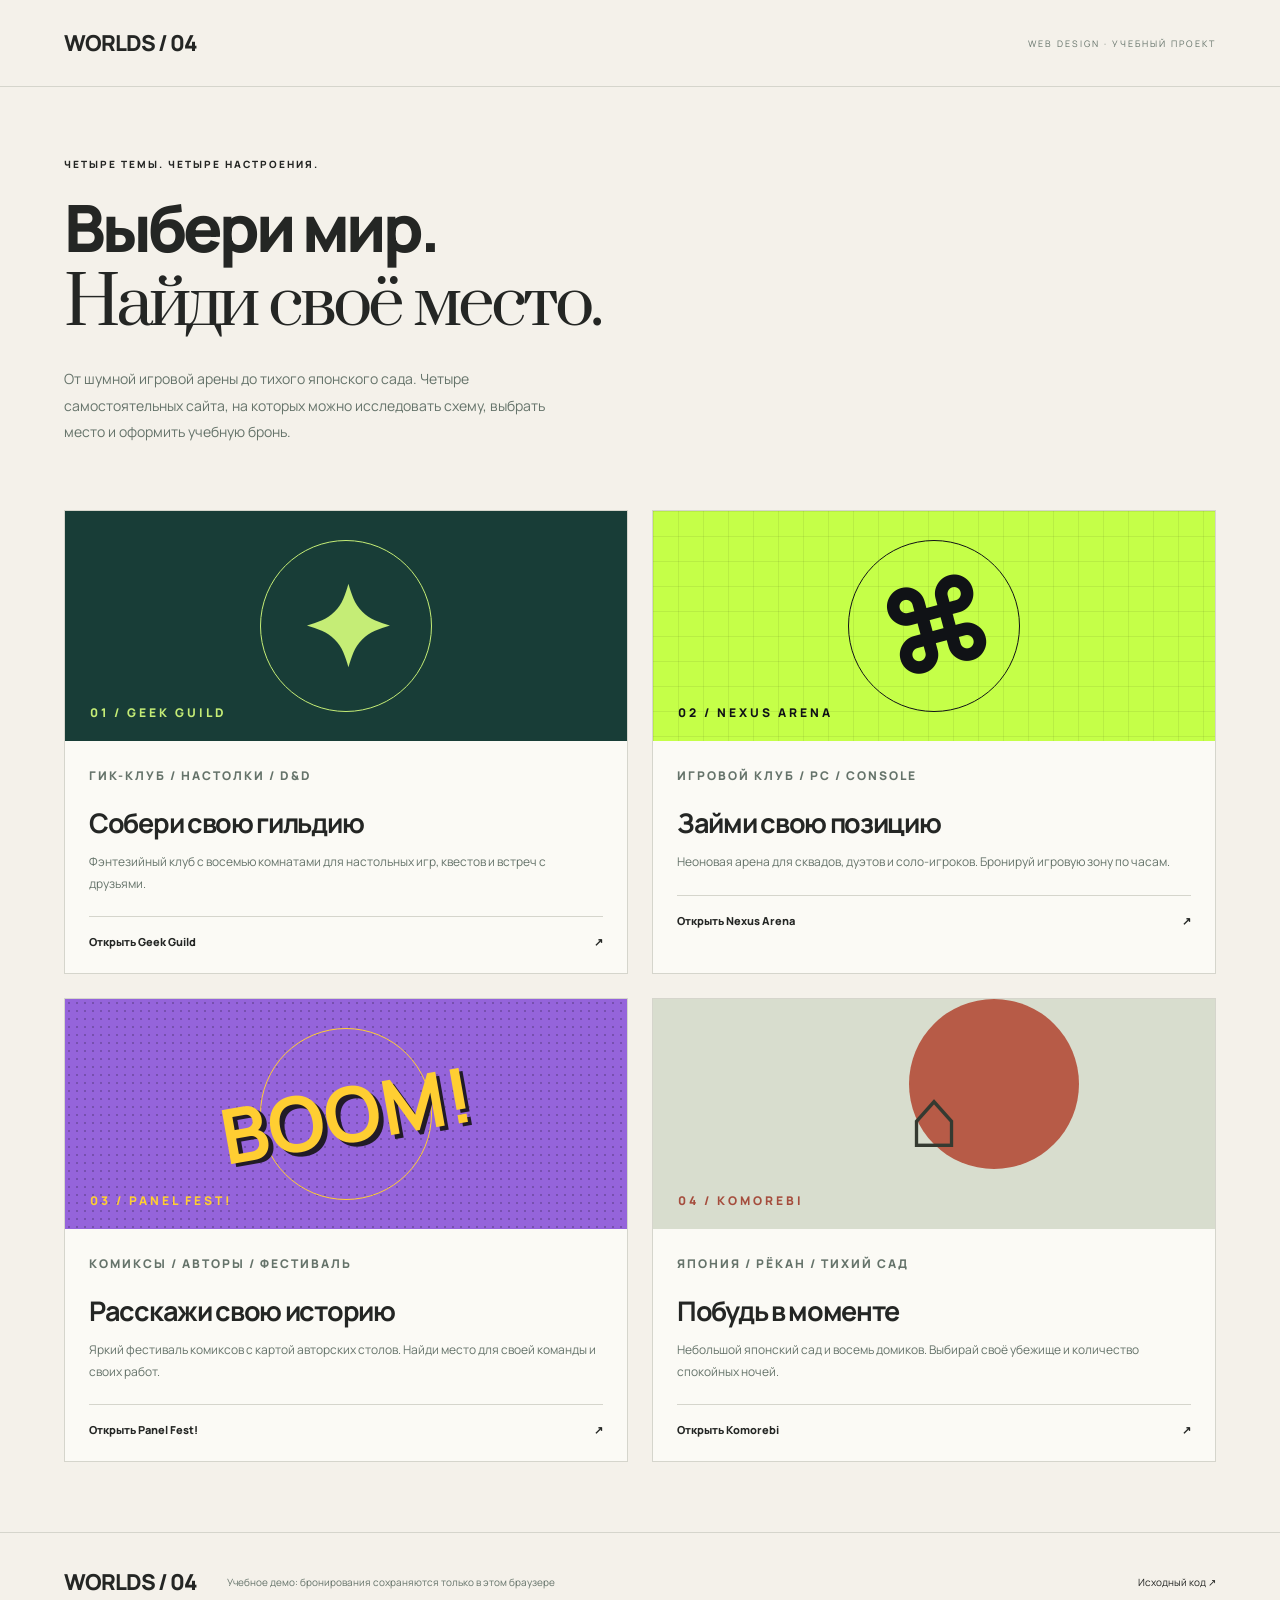
==== index.html @ d1cb014b "Build four themed interactive booking websites for task 4" ====
<!doctype html><html lang="ru"><head><meta charset="UTF-8"><meta name="viewport" content="width=device-width,initial-scale=1"><meta name="description" content="Четыре тематических сайта с интерактивной схемой и учебным бронированием"><title>Четыре мира — Задание 4</title><link rel="stylesheet" href="assets/style.css"><style>body{--bg:#f4f1ea;--ink:#242624;--line:#d5d5cc}.hub-hero{padding:70px 5% 40px}.hub-hero h1{max-width:850px}.hub-hero h1 em{font-family:Prata,Georgia,serif;font-weight:400}.hub-hero p:not(.eyebrow){color:var(--muted);line-height:1.9;max-width:520px}.world-grid{display:grid;grid-template-columns:1fr 1fr;gap:24px;padding:10px 5% 70px}.world{border:1px solid var(--line);display:block;background:#fbfaf5;transition:transform .2s}.world:hover{transform:translateY(-5px)}.world-art{height:230px;display:flex;align-items:center;justify-content:center;position:relative;overflow:hidden}.world-art:before{content:'';position:absolute;width:170px;height:170px;border:1px solid currentColor;border-radius:50%}.world-art strong{font-size:110px;position:relative}.world-art span{position:absolute;left:25px;bottom:20px;font-size:12px;font-weight:800;letter-spacing:3px}.g{background:#183d37;color:#c5ed76}.n{background:#c5ff48;color:#101216;background-image:linear-gradient(90deg,#0001 1px,transparent 1px),linear-gradient(#0001 1px,transparent 1px);background-size:25px 25px}.n strong{transform:rotate(-15deg)}.p{background:#9564db;color:#ffce32;background-image:radial-gradient(#0003 1px,transparent 1px);background-size:8px 8px}.p strong{font-size:76px;transform:rotate(-10deg);text-shadow:4px 4px #211b27}.k{background:#d8ddce;color:#a54d3d}.k:before{background:#b75b47;border:0;transform:translate(60px,-30px)}.k strong{font-size:85px;color:#353a31}.world-copy{padding:24px}.world-copy h2{font-size:27px}.world-copy p{font-size:12px;color:var(--muted);line-height:1.8}.world-copy .go{display:flex;justify-content:space-between;font-size:11px;font-weight:800;border-top:1px solid var(--line);padding-top:17px;margin-top:22px}.hub-label{font-size:9px;letter-spacing:2px;color:var(--muted)}@media(max-width:700px){.world-grid{grid-template-columns:1fr;gap:20px}.hub-hero{padding-top:45px}.hub-hero h1{font-size:42px;letter-spacing:-2px}.world-art{height:210px}.hub-hero .eyebrow{font-size:8px}}
</style></head><body><header><a class="logo" href="./">WORLDS / 04</a><span class="hub-label">WEB DESIGN · УЧЕБНЫЙ ПРОЕКТ</span></header><main><section class="hub-hero"><p class="eyebrow">ЧЕТЫРЕ ТЕМЫ. ЧЕТЫРЕ НАСТРОЕНИЯ.</p><h1>Выбери мир.<br><em>Найди своё место.</em></h1><p>От шумной игровой арены до тихого японского сада. Четыре самостоятельных сайта, на которых можно исследовать схему, выбрать место и оформить учебную бронь.</p></section><section class="world-grid" aria-label="Четыре тематических сайта"><a class="world" href="geek/"><div class="world-art g" aria-hidden="true"><strong>✦</strong><span>01 / GEEK GUILD</span></div><div class="world-copy"><p class="eyebrow">ГИК-КЛУБ / НАСТОЛКИ / D&D</p><h2>Собери свою гильдию</h2><p>Фэнтезийный клуб с восемью комнатами для настольных игр, квестов и встреч с друзьями.</p><div class="go">Открыть Geek Guild <span>↗</span></div></div></a><a class="world" href="gaming/"><div class="world-art n" aria-hidden="true"><strong>⌘</strong><span>02 / NEXUS ARENA</span></div><div class="world-copy"><p class="eyebrow">ИГРОВОЙ КЛУБ / PC / CONSOLE</p><h2>Займи свою позицию</h2><p>Неоновая арена для сквадов, дуэтов и соло-игроков. Бронируй игровую зону по часам.</p><div class="go">Открыть Nexus Arena <span>↗</span></div></div></a><a class="world" href="comics/"><div class="world-art p" aria-hidden="true"><strong>BOOM!</strong><span>03 / PANEL FEST!</span></div><div class="world-copy"><p class="eyebrow">КОМИКСЫ / АВТОРЫ / ФЕСТИВАЛЬ</p><h2>Расскажи свою историю</h2><p>Яркий фестиваль комиксов с картой авторских столов. Найди место для своей команды и своих работ.</p><div class="go">Открыть Panel Fest! <span>↗</span></div></div></a><a class="world" href="japan/"><div class="world-art k" aria-hidden="true"><strong>⌂</strong><span>04 / KOMOREBI</span></div><div class="world-copy"><p class="eyebrow">ЯПОНИЯ / РЁКАН / ТИХИЙ САД</p><h2>Побудь в моменте</h2><p>Небольшой японский сад и восемь домиков. Выбирай своё убежище и количество спокойных ночей.</p><div class="go">Открыть Komorebi <span>↗</span></div></div></a></section></main><footer><a class="logo" href="./">WORLDS / 04</a><p>Учебное демо: бронирования сохраняются только в этом браузере</p><a href="https://github.com/KuroKirishiki/web-design-task-4-worlds">Исходный код ↗</a></footer></body></html>
---- assets/style.css ----
@import url('https://fonts.googleapis.com/css2?family=DM+Sans:wght@400;500;600;700&family=Manrope:wght@400;500;600;700;800&family=Prata&display=swap');
*{box-sizing:border-box}html{scroll-behavior:smooth;scroll-padding-top:24px}body{--bg:#f2eee2;--ink:#183d37;--accent:#c5ed76;--card:#fbf9f1;--line:#c9cdbb;--muted:#65736a;--map:#dce3c6;margin:0;background:var(--bg);color:var(--ink);font-family:'Manrope',Arial,sans-serif;font-size:14px}button,input,select{font:inherit}a{color:inherit;text-decoration:none}button,a,input,select{touch-action:manipulation}button{cursor:pointer;color:inherit}button:disabled{cursor:not-allowed}button:focus-visible,a:focus-visible,input:focus-visible,select:focus-visible{outline:3px solid var(--ink);outline-offset:4px}header,main,footer{max-width:1440px;margin:auto}header{padding:28px 5%;display:flex;align-items:center;justify-content:space-between;border-bottom:1px solid var(--line)}.logo{font-size:22px;font-weight:800;letter-spacing:-1px}nav{display:flex;gap:30px;align-items:center;font-size:12px;font-weight:700}#count{border:1px solid var(--line);padding:2px 7px;border-radius:50%;margin-left:4px}.hero{padding:64px 5% 58px;display:grid;grid-template-columns:1.15fr 1fr;gap:6%;align-items:center}.eyebrow{font-size:10px;font-weight:800;letter-spacing:2px;margin:0 0 20px}h1{font-size:clamp(40px,5.1vw,74px);font-weight:800;letter-spacing:-4px;line-height:1.12;margin:0 0 25px}h1 em{font-style:normal;color:var(--ink)}.intro{font-size:15px;line-height:1.9;max-width:480px;color:var(--muted);margin:0 0 28px}.primary{display:flex;justify-content:space-between;align-items:center;gap:32px;background:var(--ink);color:var(--bg);border:0;padding:18px 22px;font-weight:800;font-size:12px;min-height:52px;width:fit-content}.primary span{font-size:20px}.hero-art{height:340px;position:relative;overflow:hidden;background:var(--ink);border-radius:170px 170px 18px 18px;color:var(--accent);display:flex;align-items:center;justify-content:center}.art-core{font-size:190px;line-height:1;z-index:1;text-shadow:16px 10px 0 #ffffff10}.orbit{position:absolute;width:260px;height:260px;border:1px solid #ffffff55;border-radius:50%;transform:rotate(-20deg) scaleY(.55)}.orbit:before,.orbit:after{content:'';position:absolute;inset:25px;border:1px solid #ffffff40;border-radius:50%;transform:rotate(60deg) scaleY(1.5)}.orbit:after{transform:rotate(-60deg) scaleY(1.5)}.art-word{position:absolute;bottom:28px;left:25px;font-size:50px;font-weight:800;letter-spacing:-3px;opacity:.8}.art-label{position:absolute;top:38px;font-size:8px;letter-spacing:3px}.art-index{position:absolute;bottom:25px;right:24px;font-size:10px}.ribbon{background:var(--accent);padding:20px 5%;display:flex;justify-content:space-between;font-size:10px;font-weight:800;text-transform:uppercase;letter-spacing:1px}.ribbon span:before{content:'✦';margin-right:16px}.explore,.bookings,.how{padding:60px 5% 10px}.section-head{display:flex;justify-content:space-between;align-items:center;margin-bottom:28px}.section-head .eyebrow{margin-bottom:12px}h2{font-size:34px;letter-spacing:-1.3px;line-height:1.2;margin:0 0 12px}.section-head p:not(.eyebrow){color:var(--muted);margin:0;line-height:1.7}.section-num{font-size:10px;letter-spacing:1px}.filters{display:flex;align-items:end;gap:18px;margin-bottom:24px;padding:20px 22px;border:1px solid var(--line);background:var(--card)}label{display:flex;flex-direction:column;gap:8px;font-size:10px;font-weight:800}input,select{background:var(--bg);color:var(--ink);border:1px solid var(--line);border-radius:0;height:42px;padding:8px 12px;min-width:0}select{min-width:190px}.text-button{background:none;border:0;padding:12px 4px;font-size:11px;text-decoration:underline;text-underline-offset:5px}.filters #results{margin-left:auto;font-size:10px;padding-bottom:14px}.workspace{display:grid;grid-template-columns:minmax(0,1fr) 320px;gap:24px;align-items:start}.map{position:relative;height:390px;background:var(--map);overflow:hidden;border:1px solid var(--line)}.landscape{position:absolute;inset:0}.map-water{position:absolute;left:42%;top:39%;height:23%;width:23%;background:#96bbb2;border-radius:48% 44% 60% 34%;transform:rotate(-15deg)}.map-path{position:absolute;left:-10%;top:43%;width:120%;height:38px;background:#efeed9;transform:rotate(5deg);border:1px dashed #b4bca4}.landmark{position:absolute;left:44%;top:50%;font-size:8px;letter-spacing:2px;z-index:1}.tree{font-style:normal;color:#80986b;font-size:40px;position:absolute}.t1{left:5%;top:35%}.t2{left:76%;top:8%}.t3{left:48%;top:78%}.map-caption{position:absolute;bottom:14px;left:18px;font-size:8px;letter-spacing:2px}.marker{position:absolute;left:var(--x);top:var(--y);transform:translate(-50%,-50%);background:transparent;border:0;width:78px;min-height:80px;display:flex;flex-wrap:wrap;align-items:center;justify-content:center;gap:1px}.building{width:45px;height:40px;display:grid;place-items:center;background:var(--card);border:1px solid var(--ink);box-shadow:4px 5px 0 #183d3720;font-size:25px;border-radius:8px 8px 1px 1px}.marker b{font-size:10px;margin-left:5px}.marker small{display:block;width:100%;font-size:8px;background:var(--card);padding:4px 1px}.marker.selected .building{background:var(--accent);outline:3px solid var(--ink);outline-offset:3px}.marker.busy .building{background:#bcc5b2;color:#4c5b50;background-image:repeating-linear-gradient(45deg,transparent,transparent 5px,#0000000c 5px,#0000000c 6px)}.marker.busy{opacity:.8}.legend{display:flex;gap:24px;font-size:10px;padding:14px 0 22px;color:var(--muted)}.objects{display:grid;grid-template-columns:1fr 1fr;gap:12px}.object{width:100%;display:flex;text-align:left;background:var(--card);border:1px solid var(--line);padding:16px 12px;gap:10px;align-items:start;min-height:108px}.object-id{font-size:10px;opacity:.5;padding-top:2px}.object-info{flex:1;min-width:0}.object b{font-size:11px;display:block;line-height:1.5}.object small{display:block;font-size:9px;line-height:1.7;color:var(--muted);margin-top:4px}.object .availability{font-size:8px}.object-price{font-size:11px;font-weight:800;white-space:nowrap;padding-top:1px}.object-price small{font-weight:400}.object.selected{border:2px solid var(--ink);background:var(--accent);padding:15px 11px}.object:disabled{opacity:.65;background:transparent}.booking-card{background:var(--card);border:1px solid var(--line);padding:26px;position:sticky;top:20px}.booking-card .eyebrow{padding-bottom:16px;border-bottom:1px solid var(--line)}h3{font-size:22px;letter-spacing:-.7px;line-height:1.3;margin:14px 0 12px}#detail p{color:var(--muted);line-height:1.8;font-size:11px}.placeholder-icon{font-size:58px;margin-top:24px}.detail-number{font-size:22px}.detail-tags{display:flex;gap:8px;flex-wrap:wrap;margin:20px 0}.detail-tags span{border:1px solid var(--line);font-size:9px;padding:6px}#detail .rate{font-size:23px;font-weight:800;color:var(--ink)}.rate small{font-size:10px;font-weight:400}.fields{display:grid;grid-template-columns:1fr 1fr;gap:12px;margin-top:22px}.total{display:flex;justify-content:space-between;padding:22px 0 12px;border-top:1px solid var(--line);margin-top:24px}.total span{font-size:12px}.total strong{font-size:25px}.confirm{width:100%;margin-top:15px;text-align:left;gap:5px;line-height:1.6}.fine{color:var(--muted);font-size:9px;line-height:1.8;margin:16px 0 0}.error{color:#c13b3b;font-size:10px;line-height:1.6;min-height:0}.error:empty{display:none}.status{font-size:12px;line-height:1.8;min-height:22px}.bookings{padding-top:30px}.booking{display:flex;align-items:center;gap:25px;background:var(--card);border:1px solid var(--line);padding:22px;margin-bottom:12px}.booking h3{font-size:19px}.booking p{font-size:11px;color:var(--muted)}.booking strong{margin-left:auto;white-space:nowrap}.booking .eyebrow{font-size:8px}.empty-bookings{border:1px solid var(--line);padding:25px;display:flex;gap:25px;align-items:center}.empty-bookings>span{font-size:36px}.empty-bookings h3{font-size:17px;margin:0 0 8px}.empty-bookings p{color:var(--muted);font-size:11px;margin:0}.empty-bookings a{margin-left:auto;font-size:11px}.how{padding-bottom:65px;padding-top:55px}.how>div{display:grid;grid-template-columns:repeat(3,1fr);gap:40px}.how p{font-size:11px;color:var(--muted);line-height:1.8}.how b{display:block;font-size:15px;color:var(--ink);margin-bottom:10px}footer{border-top:1px solid var(--line);padding:30px 5%;display:flex;align-items:center;gap:30px}footer p{font-size:10px;color:var(--muted);line-height:1.8;max-width:380px}footer>a:last-child{margin-left:auto;font-size:10px}.skip{position:fixed;left:10px;top:-100px;background:var(--accent);padding:15px;z-index:10}.skip:focus{top:10px}#empty{padding:25px;border:1px solid var(--line);line-height:1.8;margin-bottom:15px}
/* GEEK: botanical fantasy club */
.geek h1 em{font-family:'Prata',Georgia,serif;font-weight:400;letter-spacing:-3px}.geek .hero-art:after{content:'✧';position:absolute;font-size:90px;top:32px;right:45px;transform:rotate(20deg)}
/* GAMING: tactical neon arena */
.gaming{--bg:#101216;--ink:#f0f1ee;--card:#1a1d23;--accent:#c5ff48;--line:#343842;--muted:#9ba2b0;--map:#20252d}.gaming h1{text-transform:uppercase;font-style:italic;letter-spacing:-3px}.gaming h1 em{color:var(--accent)}.gaming .hero-art{border-radius:0;background:var(--accent);color:#101216;clip-path:polygon(10% 0,100% 0,100% 85%,90% 100%,0 100%,0 15%);background-image:linear-gradient(90deg,#11111115 1px,transparent 1px),linear-gradient(#11111115 1px,transparent 1px);background-size:28px 28px}.gaming .art-core{transform:rotate(-12deg);font-size:220px}.gaming .art-word{font-size:64px;opacity:1}.gaming .orbit{border-color:#101216}.gaming .ribbon{color:#101216}.gaming .primary{background:var(--accent);color:#101216}.gaming .map{background-image:linear-gradient(90deg,#ffffff08 1px,transparent 1px),linear-gradient(#ffffff08 1px,transparent 1px);background-size:30px 30px}.gaming .map-path{background:#101216;border-color:#556171;height:45px;transform:rotate(0)}.gaming .map-water{background:#15191e;border:2px solid #c5ff4844;border-radius:0;transform:rotate(0);width:22%;top:34%;height:33%}.gaming .tree{color:#c5ff4844}.gaming .building{border-radius:0;background:#303b44;border:1px solid #7a8a99;box-shadow:4px 4px 0 #0008;color:var(--accent);font-size:21px}.gaming .marker.selected .building{color:#101216}.gaming .marker.busy .building{background:#38323a;color:#b299a2}.gaming .object.selected{color:#101216;border-color:var(--accent)}.gaming .object.selected small{color:#29351d}.gaming .marker small{color:#f0f1ee}.gaming .section-num{color:var(--accent)}
/* COMICS: thick ink, paper and halftone */
.comics{--bg:#fff8e6;--ink:#211b27;--card:#fffdf7;--accent:#ffce32;--line:#211b27;--muted:#69606c;--map:#f9cbd6}.comics header{border-bottom:3px solid var(--ink)}.comics .logo{font-size:27px;font-style:italic}.comics h1{font-weight:800;letter-spacing:-3px}.comics h1 em{background:var(--accent);padding:0 7px;box-decoration-break:clone;line-height:1.4}.comics .hero-art{border-radius:0;background:#9564db;border:3px solid var(--ink);box-shadow:9px 9px 0 var(--ink);color:#ffce32;transform:rotate(2deg);background-image:radial-gradient(#211b2733 1.5px,transparent 1.5px);background-size:10px 10px}.comics .art-core{font-size:280px;transform:rotate(-12deg);text-shadow:5px 5px 0 var(--ink)}.comics .art-word{font-style:italic;font-size:64px;bottom:100px;left:45px;color:var(--ink);transform:rotate(-10deg);opacity:1;z-index:2;text-shadow:2px 2px #fff}.comics .art-label,.comics .art-index{color:white}.comics .ribbon{border-top:3px solid var(--ink);border-bottom:3px solid var(--ink)}.comics .primary{box-shadow:4px 4px 0 #9564db}.comics .map{border:2px solid var(--ink);background-image:radial-gradient(#211b2712 1px,transparent 1px);background-size:7px 7px}.comics .map-path{background:#fff6d9;border:2px solid var(--ink);height:55px;transform:rotate(-4deg)}.comics .map-water{border-radius:0;background:var(--accent);border:2px solid var(--ink);transform:rotate(-4deg)}.comics .tree{color:#9564db}.comics .building{border-radius:0;background:var(--accent);border:2px solid var(--ink);box-shadow:3px 3px var(--ink)}.comics .marker.selected .building{background:#9564db;color:#fff}.comics .booking-card,.comics .object{border-width:2px}.comics .object.selected{background:var(--accent);box-shadow:3px 3px var(--ink)}.comics .booking-card{box-shadow:6px 6px 0 var(--ink)}
/* JAPAN: quiet editorial ryokan */
.japan{--bg:#f6f2ea;--ink:#353a31;--card:#fdfbf6;--accent:#e6cab3;--line:#d5d5c7;--muted:#828477;--map:#e3e7d6}.japan h1{font-family:'Prata',Georgia,serif;font-weight:400;letter-spacing:-2px;font-size:clamp(42px,4.7vw,67px);line-height:1.2}.japan h1 em{color:#a54d3d}.japan .hero{padding-top:60px;padding-bottom:65px}.japan .hero-art{border-radius:50% 50% 2px 2px;background:#d8ddce;color:#a54d3d;background-image:repeating-linear-gradient(90deg,transparent,transparent 39px,#353a3112 40px)}.japan .art-core{font-size:150px;position:relative;z-index:1;color:#353a31;background:#efeadc;border:14px solid #a3aa97;width:160px;height:160px;line-height:130px;text-align:center;transform:rotate(-5deg);box-shadow:15px 15px #353a3115}.japan .orbit{width:180px;height:180px;background:#be5944;border:0;transform:none;top:25px;right:38px}.japan .orbit:before,.japan .orbit:after{display:none}.japan .art-word{font-family:serif;font-size:36px;letter-spacing:8px;bottom:22px;left:30px;color:#353a31}.japan .art-label{color:#353a31;top:auto;bottom:78px;font-size:7px;letter-spacing:2px}.japan .primary{background:#a54d3d;color:#fff9ec}.japan .section-head h2,.japan .bookings h2{font-family:'Prata',Georgia,serif;font-size:31px;font-weight:400}.japan .map-water{left:42%;top:32%;height:45%;width:22%;background:#b3c9be;transform:rotate(15deg)}.japan .map-path{background:#eee9db;transform:rotate(-12deg);border-color:#c2c2ab;height:28px}.japan .tree{color:#ae6451;font-size:55px}.japan .building{border-radius:0;background:#f5eddf;border:2px solid #818774;box-shadow:4px 5px 0 #81877444;color:#a54d3d}.japan .marker.selected .building{outline-color:#a54d3d;background:#efd4bf}.japan .ribbon{background:transparent;border-top:1px solid var(--line);border-bottom:1px solid var(--line);font-size:9px}.japan .hero-art .art-index{color:#353a31}.japan .object.selected{border-color:#a54d3d;background:#f0e4d6}
@media(min-width:1500px){body{border-left:1px solid var(--line);border-right:1px solid var(--line);max-width:1440px;margin:auto}}@media(max-width:1000px){h1{letter-spacing:-2px}.hero{gap:4%;padding-top:45px}.hero-art{height:300px}.workspace{grid-template-columns:minmax(0,1fr) 280px;gap:18px}.booking-card{padding:20px}.objects{grid-template-columns:1fr}.map{height:360px}.filters{flex-wrap:wrap}.filters #results{margin-left:0}.section-head{gap:20px}.ribbon{gap:12px;flex-wrap:wrap}.ribbon span:last-child{display:none}.art-word{font-size:40px}.comics .art-word{font-size:49px;left:30px}}
@media(max-width:700px){header{padding:22px 5%;flex-wrap:wrap;gap:18px}.logo{font-size:20px}nav{width:100%;justify-content:space-between;gap:10px;font-size:10px}.hero{grid-template-columns:1fr;padding-top:36px;gap:30px}.hero h1{font-size:46px;letter-spacing:-2px}.hero-art{height:270px;max-width:440px;width:100%;margin:auto}.hero .intro{font-size:13px}.hero .eyebrow{font-size:8px;letter-spacing:1px}.hero .primary{width:100%}.ribbon{padding:17px 5%;font-size:8px;gap:14px}.ribbon span:before{margin-right:5px}.explore,.bookings,.how{padding-left:5%;padding-right:5%;padding-top:38px}.section-num{display:none}h2,.japan .section-head h2{font-size:27px}.section-head p:not(.eyebrow){font-size:12px}.filters{padding:15px;gap:15px}.filters label{width:calc(50% - 8px)}select{min-width:0;width:100%;font-size:10px}.filters input{width:100%}.filters #results{margin-left:auto;padding:12px 0}.workspace{grid-template-columns:1fr;gap:24px}.map{height:350px}.marker{width:66px}.building{width:35px;height:33px;font-size:22px}.marker b{font-size:9px}.marker small{font-size:7px}.objects{grid-template-columns:1fr 1fr;gap:8px}.object{flex-wrap:wrap;padding:12px 9px;gap:6px;min-height:152px}.object b{font-size:10px}.object-id{font-size:8px}.object-info{width:calc(100% - 25px);flex:auto}.object-price{margin-left:18px}.object-price small{display:inline;margin-left:5px}.object.selected{padding:11px 8px}.booking-card{position:static;padding:24px}.legend{font-size:9px;justify-content:space-between;gap:8px}.booking{flex-wrap:wrap;padding:18px;gap:10px}.booking>div{width:100%}.booking strong{margin-left:0;margin-right:auto}.booking .eyebrow{font-size:7px;letter-spacing:1px}.empty-bookings{flex-wrap:wrap;padding:20px;gap:15px}.empty-bookings>span{display:none}.empty-bookings a{margin-left:0}.how>div{grid-template-columns:1fr;gap:0}.how{padding-bottom:35px}footer{flex-wrap:wrap;gap:10px}footer p{width:100%;order:3;margin-top:10px}footer .logo{font-size:17px}footer>a:last-child{font-size:9px}.section-head .text-button{max-width:110px;text-align:right}.japan .hero h1{font-size:44px}.map-caption{font-size:7px}.landmark{font-size:6px}}
@media(prefers-reduced-motion:reduce){html{scroll-behavior:auto}}
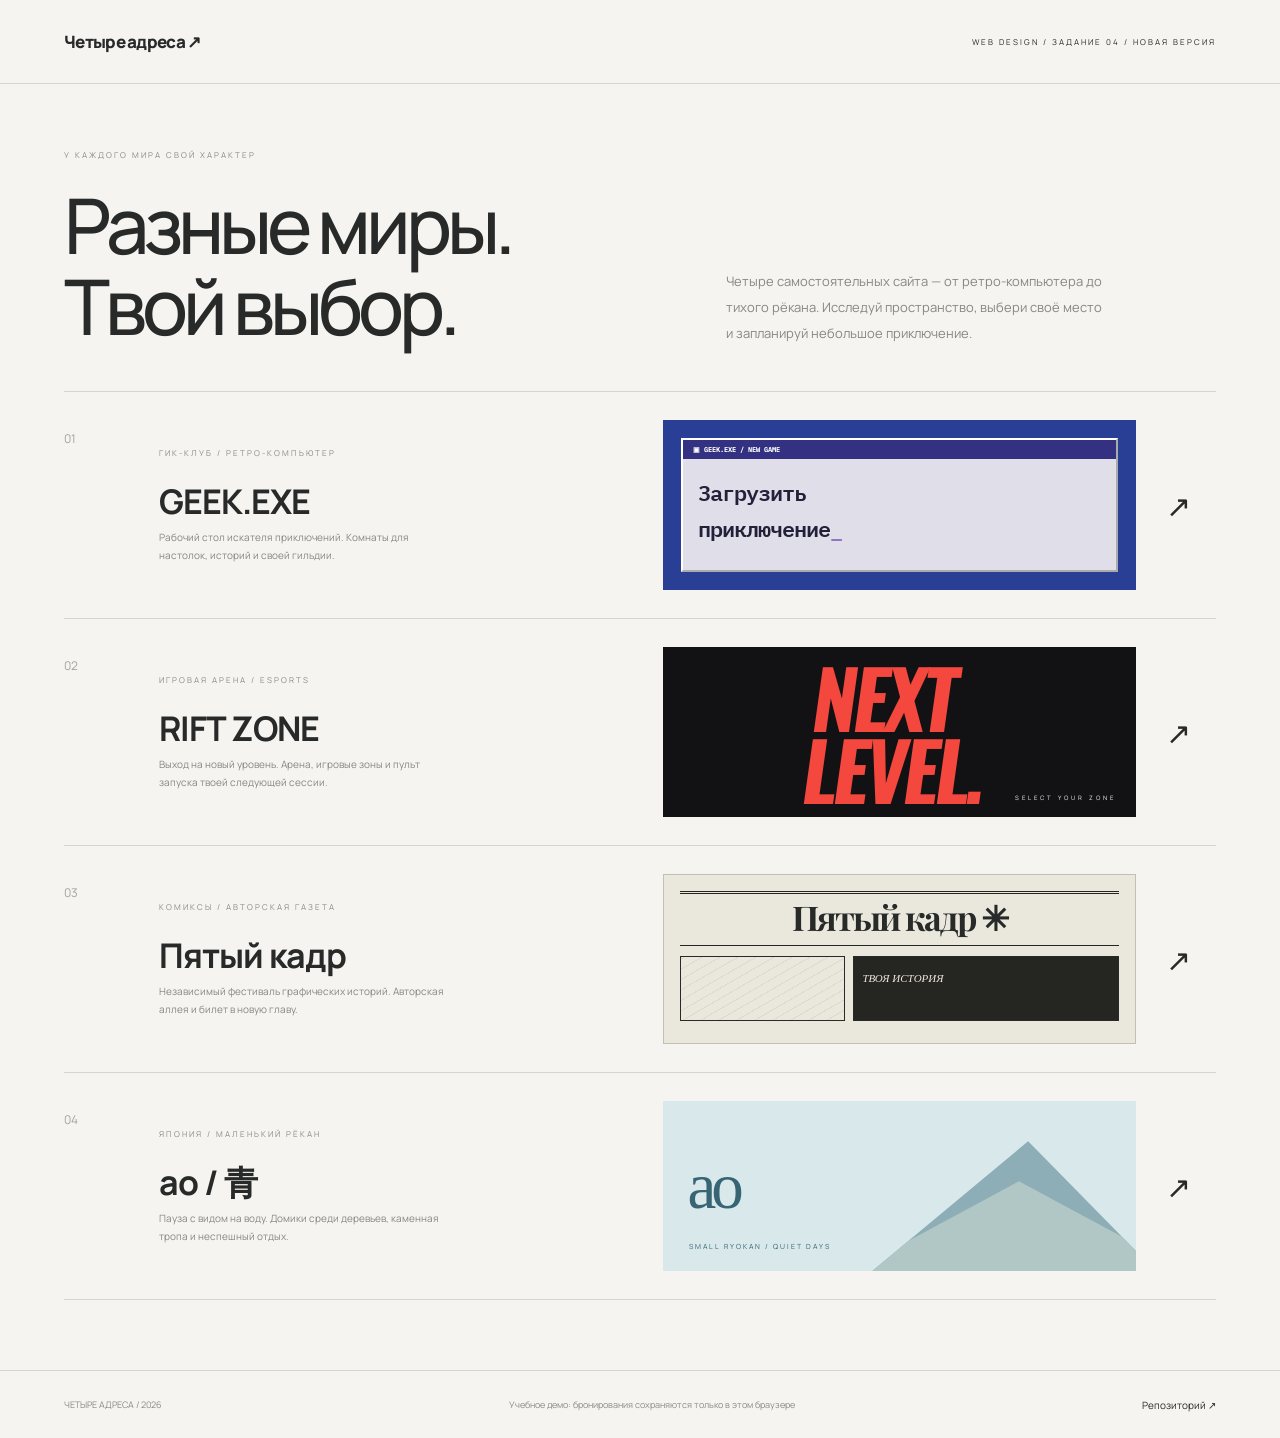
==== commit c35eb1a5: "Redesign all four websites with independent layouts: retro OS, esports, newspaper and ryokan" ====
--- a/index.html
+++ b/index.html
@@ -1,2 +1 @@
-<!doctype html><html lang="ru"><head><meta charset="UTF-8"><meta name="viewport" content="width=device-width,initial-scale=1"><meta name="description" content="Четыре тематических сайта с интерактивной схемой и учебным бронированием"><title>Четыре мира — Задание 4</title><link rel="stylesheet" href="assets/style.css"><style>body{--bg:#f4f1ea;--ink:#242624;--line:#d5d5cc}.hub-hero{padding:70px 5% 40px}.hub-hero h1{max-width:850px}.hub-hero h1 em{font-family:Prata,Georgia,serif;font-weight:400}.hub-hero p:not(.eyebrow){color:var(--muted);line-height:1.9;max-width:520px}.world-grid{display:grid;grid-template-columns:1fr 1fr;gap:24px;padding:10px 5% 70px}.world{border:1px solid var(--line);display:block;background:#fbfaf5;transition:transform .2s}.world:hover{transform:translateY(-5px)}.world-art{height:230px;display:flex;align-items:center;justify-content:center;position:relative;overflow:hidden}.world-art:before{content:'';position:absolute;width:170px;height:170px;border:1px solid currentColor;border-radius:50%}.world-art strong{font-size:110px;position:relative}.world-art span{position:absolute;left:25px;bottom:20px;font-size:12px;font-weight:800;letter-spacing:3px}.g{background:#183d37;color:#c5ed76}.n{background:#c5ff48;color:#101216;background-image:linear-gradient(90deg,#0001 1px,transparent 1px),linear-gradient(#0001 1px,transparent 1px);background-size:25px 25px}.n strong{transform:rotate(-15deg)}.p{background:#9564db;color:#ffce32;background-image:radial-gradient(#0003 1px,transparent 1px);background-size:8px 8px}.p strong{font-size:76px;transform:rotate(-10deg);text-shadow:4px 4px #211b27}.k{background:#d8ddce;color:#a54d3d}.k:before{background:#b75b47;border:0;transform:translate(60px,-30px)}.k strong{font-size:85px;color:#353a31}.world-copy{padding:24px}.world-copy h2{font-size:27px}.world-copy p{font-size:12px;color:var(--muted);line-height:1.8}.world-copy .go{display:flex;justify-content:space-between;font-size:11px;font-weight:800;border-top:1px solid var(--line);padding-top:17px;margin-top:22px}.hub-label{font-size:9px;letter-spacing:2px;color:var(--muted)}@media(max-width:700px){.world-grid{grid-template-columns:1fr;gap:20px}.hub-hero{padding-top:45px}.hub-hero h1{font-size:42px;letter-spacing:-2px}.world-art{height:210px}.hub-hero .eyebrow{font-size:8px}}
-</style></head><body><header><a class="logo" href="./">WORLDS / 04</a><span class="hub-label">WEB DESIGN · УЧЕБНЫЙ ПРОЕКТ</span></header><main><section class="hub-hero"><p class="eyebrow">ЧЕТЫРЕ ТЕМЫ. ЧЕТЫРЕ НАСТРОЕНИЯ.</p><h1>Выбери мир.<br><em>Найди своё место.</em></h1><p>От шумной игровой арены до тихого японского сада. Четыре самостоятельных сайта, на которых можно исследовать схему, выбрать место и оформить учебную бронь.</p></section><section class="world-grid" aria-label="Четыре тематических сайта"><a class="world" href="geek/"><div class="world-art g" aria-hidden="true"><strong>✦</strong><span>01 / GEEK GUILD</span></div><div class="world-copy"><p class="eyebrow">ГИК-КЛУБ / НАСТОЛКИ / D&D</p><h2>Собери свою гильдию</h2><p>Фэнтезийный клуб с восемью комнатами для настольных игр, квестов и встреч с друзьями.</p><div class="go">Открыть Geek Guild <span>↗</span></div></div></a><a class="world" href="gaming/"><div class="world-art n" aria-hidden="true"><strong>⌘</strong><span>02 / NEXUS ARENA</span></div><div class="world-copy"><p class="eyebrow">ИГРОВОЙ КЛУБ / PC / CONSOLE</p><h2>Займи свою позицию</h2><p>Неоновая арена для сквадов, дуэтов и соло-игроков. Бронируй игровую зону по часам.</p><div class="go">Открыть Nexus Arena <span>↗</span></div></div></a><a class="world" href="comics/"><div class="world-art p" aria-hidden="true"><strong>BOOM!</strong><span>03 / PANEL FEST!</span></div><div class="world-copy"><p class="eyebrow">КОМИКСЫ / АВТОРЫ / ФЕСТИВАЛЬ</p><h2>Расскажи свою историю</h2><p>Яркий фестиваль комиксов с картой авторских столов. Найди место для своей команды и своих работ.</p><div class="go">Открыть Panel Fest! <span>↗</span></div></div></a><a class="world" href="japan/"><div class="world-art k" aria-hidden="true"><strong>⌂</strong><span>04 / KOMOREBI</span></div><div class="world-copy"><p class="eyebrow">ЯПОНИЯ / РЁКАН / ТИХИЙ САД</p><h2>Побудь в моменте</h2><p>Небольшой японский сад и восемь домиков. Выбирай своё убежище и количество спокойных ночей.</p><div class="go">Открыть Komorebi <span>↗</span></div></div></a></section></main><footer><a class="logo" href="./">WORLDS / 04</a><p>Учебное демо: бронирования сохраняются только в этом браузере</p><a href="https://github.com/KuroKirishiki/web-design-task-4-worlds">Исходный код ↗</a></footer></body></html>
+<!doctype html><html lang="ru"><head><meta charset="UTF-8"><meta name="viewport" content="width=device-width,initial-scale=1"><meta name="description" content="Четыре совершенно разных сайта бронирования: ретро-компьютер, игровая арена, газета комиксов и японский рёкан"><title>Четыре адреса — новые миры</title><link rel="stylesheet" href="assets/base.css?v=2"><style>body{background:#f5f4f0;color:#282a2a;--line:#d6d6ce}header,main,footer{max-width:1400px;margin:auto}header{display:flex;justify-content:space-between;gap:20px;padding:30px 5%;border-bottom:1px solid #d6d6ce;font-size:10px;align-items:center}header a{font-weight:800;font-size:17px;letter-spacing:-.7px}header span{font-size:8px;letter-spacing:2px}.intro{padding:65px 5% 45px;display:grid;grid-template-columns:1.25fr 1fr;gap:50px;align-items:end}.intro h1{font-size:clamp(45px,6vw,86px);letter-spacing:-5px;line-height:1.05;font-weight:500;margin:0}.intro p{font-size:13px;line-height:2;color:#868881;margin:0;max-width:380px}.eyebrow{font-size:8px;letter-spacing:2px;color:#8a8c85;display:block;margin-bottom:25px}.addresses{padding:0 5% 70px}.address{display:grid;grid-template-columns:65px 1fr 1fr 50px;gap:30px;align-items:center;padding:28px 0;border-top:1px solid #d6d6ce}.address:last-child{border-bottom:1px solid #d6d6ce}.number{font-size:12px;color:#a2a59a;align-self:start;padding-top:10px}.site-name h2{font-size:34px;letter-spacing:-1px;margin:0 0 8px;line-height:1.1}.site-name p{font-size:10px;line-height:1.8;color:#868881;margin:0;max-width:300px}.address .arrow{font-size:30px;transition:transform .2s}.address:hover .arrow{transform:translate(5px,-5px)}.mini{height:170px;overflow:hidden;position:relative}.retro{background:#293f96;padding:18px}.mini-window{background:#e0dfe9;border:2px outset white;height:100%;font-family:'IBM Plex Mono',monospace;color:#23213a}.mini-window>b{background:#343082;display:block;padding:5px 10px;color:#fff;font-size:7px}.mini-window p{font-size:22px;margin:15px;font-weight:600;letter-spacing:-1px}.mini-window p:after{content:'_';color:#8e77bf}.arena{background:#121214;color:#f4473d;display:flex;align-items:center;justify-content:center}.arena strong{font-family:Oswald,sans-serif;font-size:80px;letter-spacing:-4px;line-height:.9;transform:skew(-8deg)}.arena:after{content:'SELECT YOUR ZONE';font-size:6px;letter-spacing:3px;position:absolute;bottom:15px;right:20px;color:#fff}.news{background:#eae7dc;padding:16px;border:1px solid #c3bfb3}.news strong{font-family:'Playfair Display',Georgia,serif;font-size:34px;letter-spacing:-2px;display:block;border-top:3px double #252521;border-bottom:1px solid #252521;text-align:center;padding-bottom:5px}.news-panels{display:grid;grid-template-columns:1fr 1.6fr;gap:8px;margin-top:10px;height:65px}.news-panels i{border:1px solid;background:repeating-linear-gradient(-30deg,transparent,transparent 8px,#2221 8px,#2221 9px)}.news-panels i:last-child{background:#252521;position:relative}.news-panels i:last-child:after{content:'ТВОЯ ИСТОРИЯ';position:absolute;inset:15px 8px;color:#eee9df;font-size:11px;font-family:Georgia,serif}.calm{background:#d8e8eb;color:#386574;display:flex;align-items:center;gap:30px;padding:25px}.calm strong{font:65px Georgia,serif;letter-spacing:-5px;position:relative;z-index:1}.mountain{position:absolute;right:-20px;bottom:0;width:60%;height:130px;background:#8dadb7;clip-path:polygon(0 100%,55% 0,100% 100%)}.mountain:after{content:'';position:absolute;inset:40px -30px 0 -20px;background:#b0c7c5;clip-path:polygon(0 100%,50% 0,100% 100%)}.calm span{position:absolute;bottom:20px;left:26px;font-size:7px;letter-spacing:2px}footer{padding:25px 5%;border-top:1px solid #d6d6ce;display:flex;gap:25px;align-items:center;justify-content:space-between;font-size:9px;color:#8a8c84}footer a{font-size:10px;color:#282a2a}.demo-note{margin:0;max-width:400px}@media(max-width:700px){header{padding:22px 5%}header span{font-size:6px;letter-spacing:1px}.intro{display:block;padding-top:40px}.intro h1{font-size:56px;letter-spacing:-3px;margin-bottom:23px}.intro p{font-size:11px;line-height:1.9;max-width:none}.address{grid-template-columns:28px 1fr 25px;gap:15px;padding:25px 0}.number{font-size:10px}.site-name h2{font-size:28px}.site-name p{font-size:10px}.address .mini{grid-column:2;grid-row:2;margin-top:10px;height:150px}.address .arrow{grid-column:3;grid-row:1;font-size:25px}.number{grid-row:1}.site-name{grid-row:1}.mini-window p{font-size:21px}.arena strong{font-size:65px}.news strong{font-size:30px}.calm strong{font-size:59px}.addresses{padding-bottom:40px}footer{flex-wrap:wrap;gap:15px}footer .demo-note{font-size:8px;width:100%;order:3}footer>span{font-size:8px}.eyebrow{font-size:7px;margin-bottom:20px}}</style></head><body><header><a href="./">Четыре адреса ↗</a><span>WEB DESIGN / ЗАДАНИЕ 04 / НОВАЯ ВЕРСИЯ</span></header><main><section class="intro"><div><span class="eyebrow">У КАЖДОГО МИРА СВОЙ ХАРАКТЕР</span><h1>Разные миры.<br>Твой выбор.</h1></div><p>Четыре самостоятельных сайта — от ретро-компьютера до тихого рёкана. Исследуй пространство, выбери своё место и запланируй небольшое приключение.</p></section><section class="addresses" aria-label="Четыре разных сайта"><a href="geek/" class="address"><span class="number">01</span><div class="site-name"><span class="eyebrow">ГИК-КЛУБ / РЕТРО-КОМПЬЮТЕР</span><h2>GEEK.EXE</h2><p>Рабочий стол искателя приключений. Комнаты для настолок, историй и своей гильдии.</p></div><div class="mini retro" aria-hidden="true"><div class="mini-window"><b>▣ GEEK.EXE / NEW GAME</b><p>Загрузить<br>приключение</p></div></div><span class="arrow">↗</span></a><a href="gaming/" class="address"><span class="number">02</span><div class="site-name"><span class="eyebrow">ИГРОВАЯ АРЕНА / ESPORTS</span><h2>RIFT ZONE</h2><p>Выход на новый уровень. Арена, игровые зоны и пульт запуска твоей следующей сессии.</p></div><div class="mini arena" aria-hidden="true"><strong>NEXT<br>LEVEL.</strong></div><span class="arrow">↗</span></a><a href="comics/" class="address"><span class="number">03</span><div class="site-name"><span class="eyebrow">КОМИКСЫ / АВТОРСКАЯ ГАЗЕТА</span><h2>Пятый кадр</h2><p>Независимый фестиваль графических историй. Авторская аллея и билет в новую главу.</p></div><div class="mini news" aria-hidden="true"><strong>Пятый кадр ✳</strong><div class="news-panels"><i></i><i></i></div></div><span class="arrow">↗</span></a><a href="japan/" class="address"><span class="number">04</span><div class="site-name"><span class="eyebrow">ЯПОНИЯ / МАЛЕНЬКИЙ РЁКАН</span><h2>ao / 青</h2><p>Пауза с видом на воду. Домики среди деревьев, каменная тропа и неспешный отдых.</p></div><div class="mini calm" aria-hidden="true"><strong>ao</strong><div class="mountain"></div><span>SMALL RYOKAN / QUIET DAYS</span></div><span class="arrow">↗</span></a></section></main><footer><span>ЧЕТЫРЕ АДРЕСА / 2026</span><p class="demo-note">Учебное демо: бронирования сохраняются только в этом браузере</p><a href="https://github.com/KuroKirishiki/web-design-task-4-worlds">Репозиторий ↗</a></footer></body></html>
--- a/assets/base.css
+++ b/assets/base.css
@@ -0,0 +1,2 @@
+@import url('https://fonts.googleapis.com/css2?family=IBM+Plex+Mono:wght@400;500;600&family=Manrope:wght@400;500;600;700;800&family=Oswald:wght@400;500;600;700&family=Playfair+Display:ital,wght@0,400;0,600;0,700;0,800;1,400;1,600&display=swap');
+*{box-sizing:border-box}html{scroll-behavior:smooth;scroll-padding-top:25px}body{margin:0;font-family:Manrope,Arial,sans-serif}a{color:inherit;text-decoration:none}button,input,select{font:inherit;color:inherit}button{cursor:pointer}button:disabled{cursor:not-allowed}a,button,input,select{touch-action:manipulation}input,select{min-width:0;width:100%;height:43px;padding:10px;border:1px solid var(--line);background:var(--field,#fff);border-radius:0}button:focus-visible,a:focus-visible,input:focus-visible,select:focus-visible{outline:3px solid var(--focus,#2866d1);outline-offset:4px}label{display:flex;flex-direction:column;gap:8px;font-size:11px;font-weight:600}#filters{display:flex;gap:16px;align-items:end}#filters label{flex:1}#filters output{font-size:10px;white-space:nowrap}.text-button{border:0;background:transparent;font-size:11px;text-decoration:underline;text-underline-offset:4px;min-height:40px;padding:8px}.map{position:relative;overflow:hidden}.landscape{position:absolute;inset:0;pointer-events:none}.landscape>svg{width:100%;height:100%}.map-caption{position:absolute;bottom:10px;left:15px;font-size:8px;letter-spacing:1px;pointer-events:none}.marker{position:absolute;left:var(--x);top:var(--y);transform:translate(-50%,-50%);display:flex;flex-direction:column;align-items:center;justify-content:center;padding:0;border:0;background:transparent;width:80px;min-height:78px}.marker small{font-size:8px;white-space:nowrap}.legend{display:flex;gap:20px;font-size:10px;padding:14px 0}.building{display:block}.object{width:100%;display:flex;align-items:center;text-align:left}.object-id,.object-price{flex-shrink:0}.object-info{flex:1;min-width:0}.object-info b{display:block;font-size:12px}.object-info small,.object-price small{display:block;font-size:9px;line-height:1.7;margin-top:3px}.object-price{font-size:12px;font-weight:700}.object:disabled{opacity:.5}.fields{display:grid;grid-template-columns:1fr 1fr;gap:12px}.total{display:flex;justify-content:space-between;align-items:center}.total span{font-size:12px}.total strong{font-size:25px;white-space:nowrap}.confirm{width:100%;border:0;padding:17px;font-weight:700;font-size:12px;min-height:50px}.fine{font-size:9px;line-height:1.7;text-align:center}.error{font-size:11px;color:var(--error,#b02b38);line-height:1.6}.error:empty{display:none}.status{font-size:12px;line-height:1.8;min-height:20px}.status:empty{min-height:0;margin:0}.bookings-heading{display:flex;align-items:center;justify-content:space-between;gap:20px}.booking{display:flex;align-items:center;gap:20px;padding:22px 0;border-bottom:1px solid var(--line)}.booking>div{flex:1}.booking h3{font-size:18px;margin:9px 0}.booking p{font-size:11px;line-height:1.7;margin:0}.booking .eyebrow{font-size:8px;letter-spacing:1px}.booking strong{white-space:nowrap}.empty-bookings{display:flex;align-items:center;gap:20px;padding:25px 0}.empty-bookings>span{font-size:30px}.empty-bookings>div{flex:1}.empty-bookings h3{font-size:16px;margin:0 0 8px}.empty-bookings p,.empty-bookings a{font-size:11px;line-height:1.7}.empty-bookings p{margin:0}.detail-tags{display:flex;gap:7px;flex-wrap:wrap}.detail-tags span{font-size:9px;padding:6px 8px;border:1px solid var(--line)}#detail h3{font-size:24px;margin:14px 0;line-height:1.25}#detail p{font-size:12px;line-height:1.8}#detail .rate{font-size:24px;font-weight:700}#detail .rate small{font-size:11px;font-weight:400}.detail-number{font-size:15px}.placeholder-icon{font-size:40px}.demo-note{font-size:9px;line-height:1.9}.skip{position:fixed;left:10px;top:-100px;background:#fff;color:#111;padding:15px;z-index:100}.skip:focus{top:10px}#empty{padding:18px;font-size:12px;line-height:1.8;border:1px dashed var(--line)}[hidden]{display:none!important}@media(max-width:650px){.booking{flex-wrap:wrap;gap:10px}.booking>div{flex-basis:100%}.booking strong{margin-right:auto}.empty-bookings{flex-wrap:wrap}.empty-bookings>span{display:none}.empty-bookings>div{flex-basis:100%}.bookings-heading{gap:12px}.bookings-heading h2{font-size:24px}.legend{font-size:9px;gap:16px}.marker{width:65px;min-height:70px}.marker small{font-size:7px}.map-caption{font-size:7px}#detail h3{font-size:23px}}@media(prefers-reduced-motion:reduce){html{scroll-behavior:auto}*{animation:none!important;transition:none!important}}
